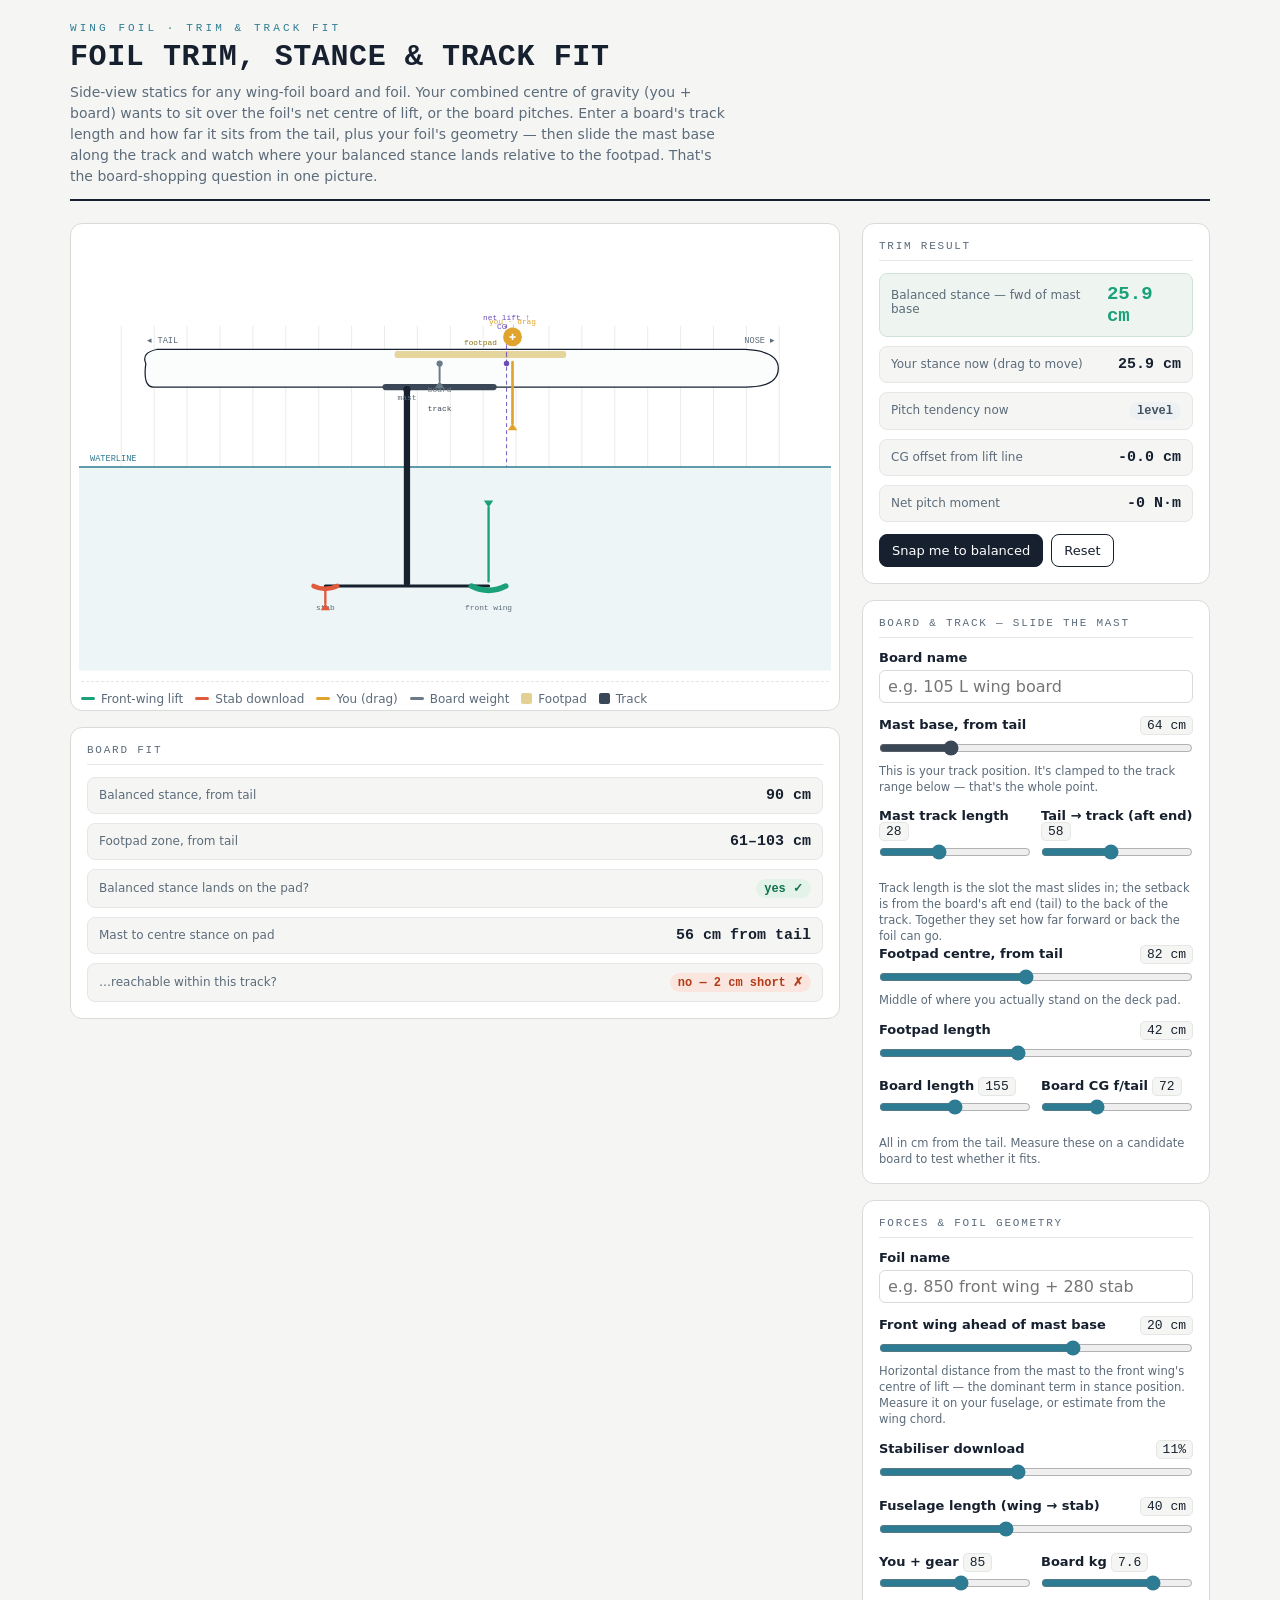
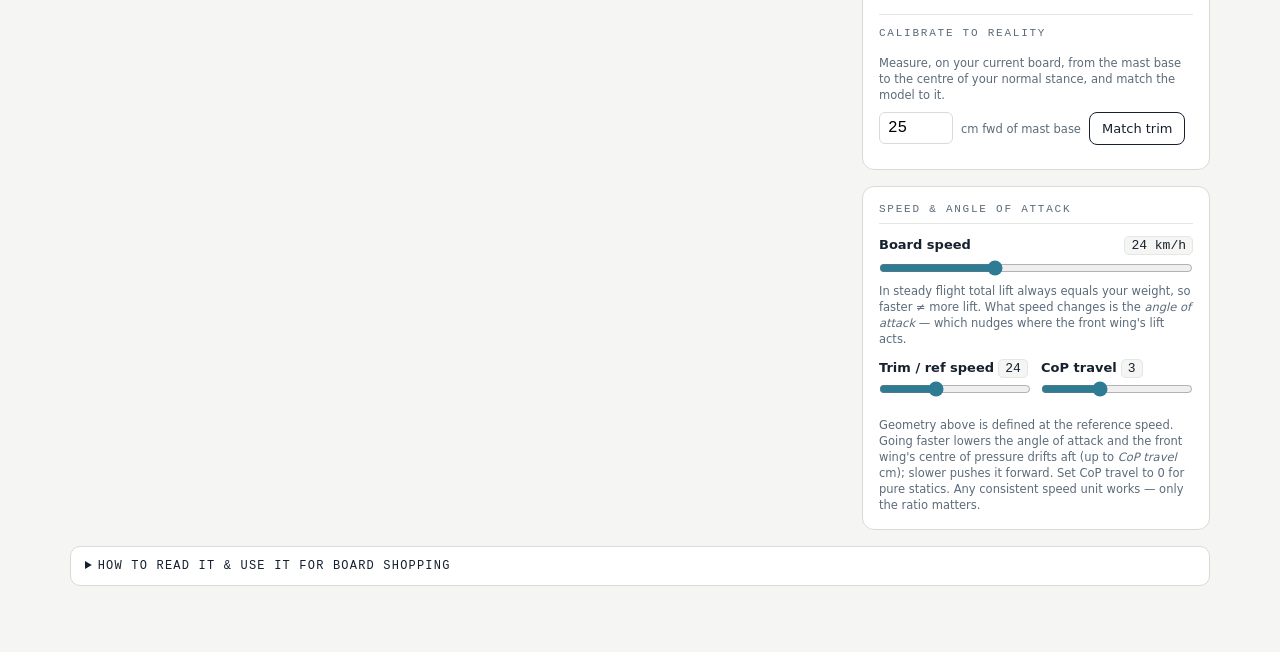
==== index.html @ d4b85e5a "Publish to GitHub Pages via Actions - Add deploy-pages.yml workflow: uploads the static repo root an" ====
<!DOCTYPE html>
<html lang="en">
<head>
<meta charset="utf-8">
<meta name="viewport" content="width=device-width, initial-scale=1">
<title>Foil Trim, Stance &amp; Track Fit</title>
<link rel="stylesheet" href="styles.css">
</head>
<body>
<div class="wrap">
  <header>
    <p class="kicker" id="kicker">Wing foil · trim &amp; track fit</p>
    <h1>Foil trim, stance &amp; track fit</h1>
    <p class="sub">Side-view statics for any wing-foil board and foil. Your combined centre of gravity (you + board)
      wants to sit over the foil's net centre of lift, or the board pitches. Enter a board's track length and how far
      it sits from the tail, plus your foil's geometry — then slide the mast base along the track and watch where your
      balanced stance lands relative to the footpad. That's the board-shopping question in one picture.</p>
  </header>

  <div class="grid">
    <div>
      <div class="card stage">
        <svg id="scene" viewBox="0 0 960 560" role="img" aria-label="Side view of board, track and foil with force vectors"></svg>
        <div class="legend">
          <span><i class="sw" style="background:var(--lift)"></i>Front-wing lift</span>
          <span><i class="sw" style="background:var(--down)"></i>Stab download</span>
          <span><i class="sw" style="background:var(--rider)"></i>You (drag)</span>
          <span><i class="sw" style="background:var(--board)"></i>Board weight</span>
          <span><i class="sw box" style="background:var(--pad);opacity:.5"></i>Footpad</span>
          <span><i class="sw box" style="background:var(--track)"></i>Track</span>
        </div>
      </div>

      <div class="card">
        <p class="panel-title">Board fit</p>
        <div class="readouts">
          <div class="ro"><span class="k">Balanced stance, from tail</span><span class="v" id="ro-fromtail">–</span></div>
          <div class="ro"><span class="k">Footpad zone, from tail</span><span class="v" id="ro-padzone">–</span></div>
          <div class="ro"><span class="k">Balanced stance lands on the pad?</span><span id="ro-onpad" class="tag level">–</span></div>
          <div class="ro"><span class="k">Mast to centre stance on pad</span><span class="v" id="ro-need">–</span></div>
          <div class="ro"><span class="k">…reachable within this track?</span><span id="ro-reach" class="tag level">–</span></div>
        </div>
      </div>
    </div>

    <div>
      <div class="card">
        <p class="panel-title">Trim result</p>
        <div class="readouts">
          <div class="ro big"><span class="k">Balanced stance — fwd of mast base</span><span class="v" id="ro-delta">–</span></div>
          <div class="ro"><span class="k">Your stance now (drag to move)</span><span class="v" id="ro-cur">–</span></div>
          <div class="ro"><span class="k">Pitch tendency now</span><span id="ro-trim" class="tag level">–</span></div>
          <div class="ro"><span class="k">CG offset from lift line</span><span class="v" id="ro-off">–</span></div>
          <div class="ro"><span class="k">Net pitch moment</span><span class="v" id="ro-mom">–</span></div>
        </div>
        <div class="row" style="margin-top:12px">
          <button class="btn" id="snap">Snap me to balanced</button>
          <button class="btn ghost" id="reset">Reset</button>
        </div>
      </div>

      <div class="card">
        <p class="panel-title">Board &amp; track — slide the mast</p>
        <div class="ctrl">
          <label style="display:block"><b>Board name</b></label>
          <input id="boardName" class="name" type="text" placeholder="e.g. 105 L wing board">
        </div>
        <div class="ctrl">
          <label><b>Mast base, from tail</b><span class="val" id="v-mastPos">64 cm</span></label>
          <input id="mastPos" class="mast" type="range" min="58" max="86" step="0.5" value="64">
          <p class="hint">This is your track position. It's clamped to the track range below — that's the whole point.</p>
        </div>
        <div class="two">
          <div class="ctrl">
            <label style="display:block"><b>Mast track length</b> <span class="val mono" id="v-trackLen">28</span></label>
            <input id="trackLen" type="range" min="8" max="60" step="1" value="28">
          </div>
          <div class="ctrl">
            <label style="display:block"><b>Tail → track (aft end)</b> <span class="val mono" id="v-trackSetback">58</span></label>
            <input id="trackSetback" type="range" min="15" max="110" step="1" value="58">
          </div>
        </div>
        <p class="hint">Track length is the slot the mast slides in; the setback is from the board's aft end (tail) to
          the back of the track. Together they set how far forward or back the foil can go.</p>
        <div class="ctrl">
          <label><b>Footpad centre, from tail</b><span class="val" id="v-padCenter">82 cm</span></label>
          <input id="padCenter" type="range" min="40" max="130" step="1" value="82">
          <p class="hint">Middle of where you actually stand on the deck pad.</p>
        </div>
        <div class="ctrl">
          <label><b>Footpad length</b><span class="val" id="v-padLen">42 cm</span></label>
          <input id="padLen" type="range" min="20" max="70" step="1" value="42">
        </div>
        <div class="two">
          <div class="ctrl">
            <label style="display:block"><b>Board length</b> <span class="val mono" id="v-boardLen">155</span></label>
            <input id="boardLen" type="range" min="110" max="200" step="1" value="155">
          </div>
          <div class="ctrl">
            <label style="display:block"><b>Board CG f/tail</b> <span class="val mono" id="v-boardCG">72</span></label>
            <input id="boardCG" type="range" min="40" max="130" step="1" value="72">
          </div>
        </div>
        <p class="hint">All in cm from the tail. Measure these on a candidate board to test whether it fits.</p>
      </div>

      <div class="card">
        <p class="panel-title">Forces &amp; foil geometry</p>
        <div class="ctrl">
          <label style="display:block"><b>Foil name</b></label>
          <input id="foilName" class="name" type="text" placeholder="e.g. 850 front wing + 280 stab">
        </div>
        <div class="ctrl">
          <label><b>Front wing ahead of mast base</b><span class="val" id="v-a">20 cm</span></label>
          <input id="a" type="range" min="0" max="32" step="0.5" value="20">
          <p class="hint">Horizontal distance from the mast to the front wing's centre of lift — the dominant term in
            stance position. Measure it on your fuselage, or estimate from the wing chord.</p>
        </div>
        <div class="ctrl">
          <label><b>Stabiliser download</b><span class="val" id="v-f">11%</span></label>
          <input id="f" type="range" min="0" max="25" step="0.5" value="11">
        </div>
        <div class="ctrl">
          <label><b>Fuselage length (wing → stab)</b><span class="val" id="v-L">40 cm</span></label>
          <input id="L" type="range" min="30" max="55" step="0.5" value="40">
        </div>
        <div class="two">
          <div class="ctrl">
            <label style="display:block"><b>You + gear</b> <span class="val mono" id="v-Wr">85</span></label>
            <input id="Wr" type="range" min="55" max="110" step="0.5" value="85">
          </div>
          <div class="ctrl">
            <label style="display:block"><b>Board kg</b> <span class="val mono" id="v-Wb">7.6</span></label>
            <input id="Wb" type="range" min="3" max="9" step="0.1" value="7.6">
          </div>
        </div>
        <div class="calib">
          <p class="panel-title" style="border:none;margin-bottom:8px">Calibrate to reality</p>
          <p class="hint" style="margin-bottom:8px">Measure, on your current board, from the mast base to the centre
            of your normal stance, and match the model to it.</p>
          <div class="row">
            <input class="num mono" id="meas" type="number" value="25" step="0.5"> <span class="hint">cm fwd of mast base</span>
            <button class="btn ghost" id="calib">Match trim</button>
          </div>
          <p class="hint" id="calib-note" style="margin-top:8px"></p>
        </div>
      </div>

      <div class="card">
        <p class="panel-title">Speed &amp; angle of attack</p>
        <div class="ctrl">
          <label><b>Board speed</b><span class="val" id="v-speed">24 km/h</span></label>
          <input id="speed" type="range" min="12" max="45" step="0.5" value="24">
          <p class="hint">In steady flight total lift always equals your weight, so faster ≠ more lift. What speed
            changes is the <em>angle of attack</em> — which nudges where the front wing's lift acts.</p>
        </div>
        <div class="two">
          <div class="ctrl">
            <label style="display:block"><b>Trim / ref speed</b> <span class="val mono" id="v-speedRef">24</span></label>
            <input id="speedRef" type="range" min="12" max="45" step="0.5" value="24">
          </div>
          <div class="ctrl">
            <label style="display:block"><b>CoP travel</b> <span class="val mono" id="v-cop">3</span></label>
            <input id="cop" type="range" min="0" max="8" step="0.5" value="3">
          </div>
        </div>
        <p class="hint">Geometry above is defined at the reference speed. Going faster lowers the angle of attack and
          the front wing's centre of pressure drifts aft (up to <em>CoP travel</em> cm); slower pushes it forward.
          Set CoP travel to 0 for pure statics. Any consistent speed unit works — only the ratio matters.</p>
      </div>
    </div>
  </div>

  <details>
    <summary>How to read it &amp; use it for board shopping</summary>
    <div class="dc">
      <p>The balance point, measured forward of the mast base, is <code>a + f·L</code> — the wing's forward offset plus
      the small extra shift from the tail download. Placing your combined CG there and solving for your stance centre:
      <code>r* = ( W·(a + f·L) − W_board·b ) / W_you</code>, where <code>b</code> is the board CG's distance ahead of
      the mast. That <code>r*</code> is nearly a constant of your foil — the board term is tiny.</p>
      <p><b>Does speed matter?</b> For fore–aft balance, barely. In steady flight the foil always makes lift equal to
      your weight — going faster just lowers the angle of attack, it doesn't add lift, so the force arrows don't grow.
      The one real trim effect is that a lower angle of attack lets the front wing's centre of pressure drift aft, so
      the effective <code>a</code> shrinks a little at speed and your balanced stance creeps back. The speed card models
      exactly that, as an adjustable <em>CoP travel</em>; set it to zero for pure statics.</p>
      <p><b>The track question.</b> Your feet sit on the footpad (fixed on the board). The foil slides in the track,
      which moves the mast base relative to that pad. So the real test is: with the mast somewhere in the track, does
      your balanced stance <code>r*</code> land on the pad? The tool computes the mast position that would centre your
      stance on the pad — <code>mast = padCentre − r*</code> — and flags whether that falls inside the track range.
      If it doesn't, that board can't give you your trim without standing off the pad, no matter the track length.</p>
      <p>Slide the mast and the board pitches: your feet stay put on the pad while the lift point moves under them, so
      the CG drifts off the lift line until you re-place your feet (drag yourself) or move the mast back. Cap on the
      drawn tilt is 13° for legibility — the honest number is the CG-offset readout.</p>
    </div>
  </details>
</div>

<script src="app.js"></script>
</body>
</html>
---- styles.css ----
:root{
  --paper:#F5F6F4; --panel:#FFFFFF; --ink:#16202E; --muted:#5C6B7A;
  --grid:#E4E7E3; --hair:#D8DCD7;
  --lift:#1AA179; --down:#E15A3C; --board:#6A7A88; --rider:#E0A32E;
  --line:#6C4CB6; --water:#2E7C93; --pad:#C9A227; --track:#3A4756;
  --ok:#1AA179; --warn:#C9722B;
}
*{box-sizing:border-box}
html,body{margin:0;background:var(--paper);color:var(--ink);
  font-family:ui-sans-serif,system-ui,-apple-system,"Segoe UI",Roboto,Helvetica,Arial,sans-serif}
.mono{font-family:ui-monospace,"SF Mono",Menlo,Consolas,monospace}
.wrap{max-width:1180px;margin:0 auto;padding:22px 20px 60px}
header{border-bottom:2px solid var(--ink);padding-bottom:12px;margin-bottom:20px}
.kicker{font-family:ui-monospace,monospace;font-size:11px;letter-spacing:.28em;
  text-transform:uppercase;color:var(--water);margin:0 0 6px}
h1{font-family:ui-monospace,monospace;font-weight:600;font-size:clamp(20px,3.4vw,30px);
  letter-spacing:.02em;margin:0;text-transform:uppercase}
.sub{color:var(--muted);font-size:14px;margin:8px 0 0;max-width:74ch;line-height:1.5}
.grid{display:grid;grid-template-columns:1fr 348px;gap:22px;margin-top:22px}
@media(max-width:900px){.grid{grid-template-columns:1fr}}
.card{background:var(--panel);border:1px solid var(--hair);border-radius:12px;padding:16px;margin-bottom:16px}
.stage{padding:8px 8px 4px}
svg{width:100%;height:auto;display:block;touch-action:none}
.panel-title{font-family:ui-monospace,monospace;font-size:11px;letter-spacing:.16em;
  text-transform:uppercase;color:var(--muted);margin:0 0 12px;border-bottom:1px solid var(--grid);
  padding-bottom:8px}
.ctrl{margin:0 0 13px}
.ctrl label{display:flex;justify-content:space-between;align-items:baseline;font-size:13px;margin-bottom:5px}
.val{font-family:ui-monospace,monospace;font-size:13px;background:var(--paper);
  border:1px solid var(--grid);border-radius:5px;padding:1px 6px}
input[type=range]{width:100%;accent-color:var(--water);margin:0}
input[type=range].mast{accent-color:var(--track)}
.hint{font-size:11.5px;color:var(--muted);margin:3px 0 0;line-height:1.4}
.readouts{display:grid;gap:9px}
.ro{display:flex;justify-content:space-between;align-items:baseline;gap:10px;
  padding:9px 11px;border:1px solid var(--grid);border-radius:8px;background:var(--paper)}
.ro .k{font-size:12px;color:var(--muted)}
.ro .v{font-family:ui-monospace,monospace;font-size:15px;font-weight:600}
.ro.big{background:#eef4f0;border-color:#cfe3d7}
.ro.big .v{font-size:19px;color:var(--lift)}
.legend{display:flex;flex-wrap:wrap;gap:12px;font-size:12px;color:var(--muted);
  margin:10px 2px 0;padding-top:10px;border-top:1px dashed var(--grid)}
.legend span{display:inline-flex;align-items:center;gap:6px}
.sw{width:14px;height:3px;border-radius:2px;display:inline-block}
.sw.box{height:11px;width:11px;border-radius:2px}
.btn{font:inherit;font-size:13px;cursor:pointer;border:1px solid var(--ink);
  background:var(--ink);color:#fff;border-radius:8px;padding:8px 12px}
.btn.ghost{background:transparent;color:var(--ink)}
.btn:active{transform:translateY(1px)}
.row{display:flex;gap:8px;align-items:center;flex-wrap:wrap}
.two{display:grid;grid-template-columns:1fr 1fr;gap:10px}
.calib{margin-top:6px;padding-top:12px;border-top:1px solid var(--grid)}
.num{width:74px;font:inherit;font-family:ui-monospace,monospace;padding:6px 8px;
  border:1px solid var(--hair);border-radius:6px}
input[type=text].name{width:100%;font:inherit;padding:6px 8px;
  border:1px solid var(--hair);border-radius:6px;background:var(--panel)}
.tag{font-family:ui-monospace,monospace;font-size:12px;padding:2px 8px;border-radius:20px;font-weight:600}
.tag.up{background:#fbe9e3;color:#b8431f}
.tag.down{background:#e9f4ef;color:#137a58}
.tag.level{background:#eef1f4;color:#41525f}
.tag.yes{background:#e4f3ea;color:#12724f}
.tag.no{background:#fbe6df;color:#b23c17}
details{border:1px solid var(--hair);border-radius:10px;background:var(--panel)}
summary{cursor:pointer;padding:12px 14px;font-family:ui-monospace,monospace;font-size:12px;
  letter-spacing:.1em;text-transform:uppercase}
details[open] summary{border-bottom:1px solid var(--grid)}
.dc{padding:4px 16px 16px;font-size:13.5px;line-height:1.6;color:#2a3644}
.dc code{background:var(--paper);border:1px solid var(--grid);border-radius:4px;padding:1px 5px;
  font-family:ui-monospace,monospace;font-size:12.5px}
@media (prefers-reduced-motion:reduce){*{transition:none!important}}
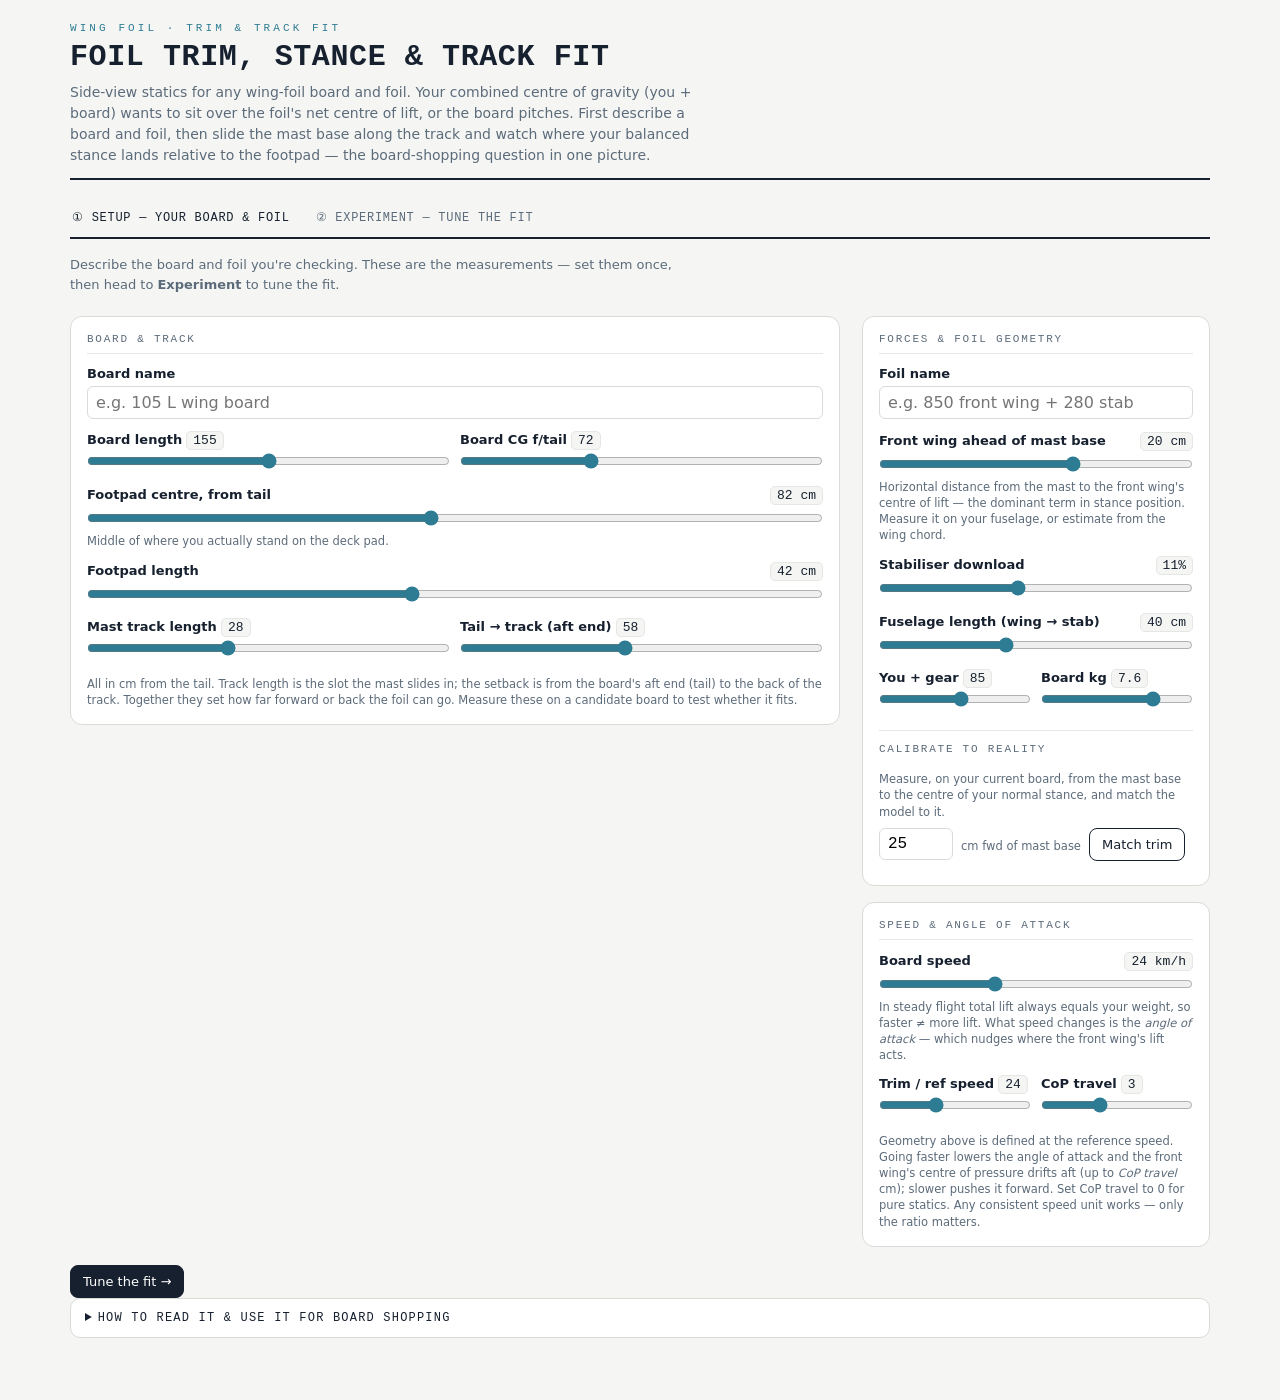
==== commit b8625b7a: "Reorganize UI into Setup / Experiment tabs The page now opens on a Setup tab that presents the board" ====
--- a/index.html
+++ b/index.html
@@ -12,164 +12,194 @@
     <p class="kicker" id="kicker">Wing foil · trim &amp; track fit</p>
     <h1>Foil trim, stance &amp; track fit</h1>
     <p class="sub">Side-view statics for any wing-foil board and foil. Your combined centre of gravity (you + board)
-      wants to sit over the foil's net centre of lift, or the board pitches. Enter a board's track length and how far
-      it sits from the tail, plus your foil's geometry — then slide the mast base along the track and watch where your
-      balanced stance lands relative to the footpad. That's the board-shopping question in one picture.</p>
+      wants to sit over the foil's net centre of lift, or the board pitches. First describe a board and foil, then
+      slide the mast base along the track and watch where your balanced stance lands relative to the footpad — the
+      board-shopping question in one picture.</p>
   </header>
 
-  <div class="grid">
-    <div>
-      <div class="card stage">
-        <svg id="scene" viewBox="0 0 960 560" role="img" aria-label="Side view of board, track and foil with force vectors"></svg>
-        <div class="legend">
-          <span><i class="sw" style="background:var(--lift)"></i>Front-wing lift</span>
-          <span><i class="sw" style="background:var(--down)"></i>Stab download</span>
-          <span><i class="sw" style="background:var(--rider)"></i>You (drag)</span>
-          <span><i class="sw" style="background:var(--board)"></i>Board weight</span>
-          <span><i class="sw box" style="background:var(--pad);opacity:.5"></i>Footpad</span>
-          <span><i class="sw box" style="background:var(--track)"></i>Track</span>
-        </div>
-      </div>
-
-      <div class="card">
-        <p class="panel-title">Board fit</p>
-        <div class="readouts">
-          <div class="ro"><span class="k">Balanced stance, from tail</span><span class="v" id="ro-fromtail">–</span></div>
-          <div class="ro"><span class="k">Footpad zone, from tail</span><span class="v" id="ro-padzone">–</span></div>
-          <div class="ro"><span class="k">Balanced stance lands on the pad?</span><span id="ro-onpad" class="tag level">–</span></div>
-          <div class="ro"><span class="k">Mast to centre stance on pad</span><span class="v" id="ro-need">–</span></div>
-          <div class="ro"><span class="k">…reachable within this track?</span><span id="ro-reach" class="tag level">–</span></div>
-        </div>
-      </div>
-    </div>
-
-    <div>
-      <div class="card">
-        <p class="panel-title">Trim result</p>
-        <div class="readouts">
-          <div class="ro big"><span class="k">Balanced stance — fwd of mast base</span><span class="v" id="ro-delta">–</span></div>
-          <div class="ro"><span class="k">Your stance now (drag to move)</span><span class="v" id="ro-cur">–</span></div>
-          <div class="ro"><span class="k">Pitch tendency now</span><span id="ro-trim" class="tag level">–</span></div>
-          <div class="ro"><span class="k">CG offset from lift line</span><span class="v" id="ro-off">–</span></div>
-          <div class="ro"><span class="k">Net pitch moment</span><span class="v" id="ro-mom">–</span></div>
-        </div>
-        <div class="row" style="margin-top:12px">
-          <button class="btn" id="snap">Snap me to balanced</button>
-          <button class="btn ghost" id="reset">Reset</button>
-        </div>
-      </div>
-
-      <div class="card">
-        <p class="panel-title">Board &amp; track — slide the mast</p>
-        <div class="ctrl">
-          <label style="display:block"><b>Board name</b></label>
-          <input id="boardName" class="name" type="text" placeholder="e.g. 105 L wing board">
-        </div>
-        <div class="ctrl">
-          <label><b>Mast base, from tail</b><span class="val" id="v-mastPos">64 cm</span></label>
-          <input id="mastPos" class="mast" type="range" min="58" max="86" step="0.5" value="64">
-          <p class="hint">This is your track position. It's clamped to the track range below — that's the whole point.</p>
-        </div>
-        <div class="two">
-          <div class="ctrl">
-            <label style="display:block"><b>Mast track length</b> <span class="val mono" id="v-trackLen">28</span></label>
-            <input id="trackLen" type="range" min="8" max="60" step="1" value="28">
-          </div>
-          <div class="ctrl">
-            <label style="display:block"><b>Tail → track (aft end)</b> <span class="val mono" id="v-trackSetback">58</span></label>
-            <input id="trackSetback" type="range" min="15" max="110" step="1" value="58">
-          </div>
-        </div>
-        <p class="hint">Track length is the slot the mast slides in; the setback is from the board's aft end (tail) to
-          the back of the track. Together they set how far forward or back the foil can go.</p>
-        <div class="ctrl">
-          <label><b>Footpad centre, from tail</b><span class="val" id="v-padCenter">82 cm</span></label>
-          <input id="padCenter" type="range" min="40" max="130" step="1" value="82">
-          <p class="hint">Middle of where you actually stand on the deck pad.</p>
-        </div>
-        <div class="ctrl">
-          <label><b>Footpad length</b><span class="val" id="v-padLen">42 cm</span></label>
-          <input id="padLen" type="range" min="20" max="70" step="1" value="42">
-        </div>
-        <div class="two">
-          <div class="ctrl">
-            <label style="display:block"><b>Board length</b> <span class="val mono" id="v-boardLen">155</span></label>
-            <input id="boardLen" type="range" min="110" max="200" step="1" value="155">
-          </div>
-          <div class="ctrl">
-            <label style="display:block"><b>Board CG f/tail</b> <span class="val mono" id="v-boardCG">72</span></label>
-            <input id="boardCG" type="range" min="40" max="130" step="1" value="72">
-          </div>
-        </div>
-        <p class="hint">All in cm from the tail. Measure these on a candidate board to test whether it fits.</p>
-      </div>
-
-      <div class="card">
-        <p class="panel-title">Forces &amp; foil geometry</p>
-        <div class="ctrl">
-          <label style="display:block"><b>Foil name</b></label>
-          <input id="foilName" class="name" type="text" placeholder="e.g. 850 front wing + 280 stab">
-        </div>
-        <div class="ctrl">
-          <label><b>Front wing ahead of mast base</b><span class="val" id="v-a">20 cm</span></label>
-          <input id="a" type="range" min="0" max="32" step="0.5" value="20">
-          <p class="hint">Horizontal distance from the mast to the front wing's centre of lift — the dominant term in
-            stance position. Measure it on your fuselage, or estimate from the wing chord.</p>
-        </div>
-        <div class="ctrl">
-          <label><b>Stabiliser download</b><span class="val" id="v-f">11%</span></label>
-          <input id="f" type="range" min="0" max="25" step="0.5" value="11">
-        </div>
-        <div class="ctrl">
-          <label><b>Fuselage length (wing → stab)</b><span class="val" id="v-L">40 cm</span></label>
-          <input id="L" type="range" min="30" max="55" step="0.5" value="40">
-        </div>
-        <div class="two">
-          <div class="ctrl">
-            <label style="display:block"><b>You + gear</b> <span class="val mono" id="v-Wr">85</span></label>
-            <input id="Wr" type="range" min="55" max="110" step="0.5" value="85">
-          </div>
-          <div class="ctrl">
-            <label style="display:block"><b>Board kg</b> <span class="val mono" id="v-Wb">7.6</span></label>
-            <input id="Wb" type="range" min="3" max="9" step="0.1" value="7.6">
-          </div>
-        </div>
-        <div class="calib">
-          <p class="panel-title" style="border:none;margin-bottom:8px">Calibrate to reality</p>
-          <p class="hint" style="margin-bottom:8px">Measure, on your current board, from the mast base to the centre
-            of your normal stance, and match the model to it.</p>
+  <div class="tabs" role="tablist" aria-label="Steps">
+    <button class="tab" id="tab-setup" role="tab" aria-selected="true" aria-controls="panel-setup">① Setup — your board &amp; foil</button>
+    <button class="tab" id="tab-experiment" role="tab" aria-selected="false" aria-controls="panel-experiment">② Experiment — tune the fit</button>
+  </div>
+
+  <!-- ───────────── SETUP: describe the board & foil ───────────── -->
+  <section id="panel-setup" class="panel" role="tabpanel" aria-labelledby="tab-setup">
+    <p class="panel-lead">Describe the board and foil you're checking. These are the measurements — set them once,
+      then head to <b>Experiment</b> to tune the fit.</p>
+    <div class="grid">
+      <div>
+        <div class="card">
+          <p class="panel-title">Board &amp; track</p>
+          <div class="ctrl">
+            <label style="display:block"><b>Board name</b></label>
+            <input id="boardName" class="name" type="text" placeholder="e.g. 105 L wing board">
+          </div>
+          <div class="two">
+            <div class="ctrl">
+              <label style="display:block"><b>Board length</b> <span class="val mono" id="v-boardLen">155</span></label>
+              <input id="boardLen" type="range" min="110" max="200" step="1" value="155">
+            </div>
+            <div class="ctrl">
+              <label style="display:block"><b>Board CG f/tail</b> <span class="val mono" id="v-boardCG">72</span></label>
+              <input id="boardCG" type="range" min="40" max="130" step="1" value="72">
+            </div>
+          </div>
+          <div class="ctrl">
+            <label><b>Footpad centre, from tail</b><span class="val" id="v-padCenter">82 cm</span></label>
+            <input id="padCenter" type="range" min="40" max="130" step="1" value="82">
+            <p class="hint">Middle of where you actually stand on the deck pad.</p>
+          </div>
+          <div class="ctrl">
+            <label><b>Footpad length</b><span class="val" id="v-padLen">42 cm</span></label>
+            <input id="padLen" type="range" min="20" max="70" step="1" value="42">
+          </div>
+          <div class="two">
+            <div class="ctrl">
+              <label style="display:block"><b>Mast track length</b> <span class="val mono" id="v-trackLen">28</span></label>
+              <input id="trackLen" type="range" min="8" max="60" step="1" value="28">
+            </div>
+            <div class="ctrl">
+              <label style="display:block"><b>Tail → track (aft end)</b> <span class="val mono" id="v-trackSetback">58</span></label>
+              <input id="trackSetback" type="range" min="15" max="110" step="1" value="58">
+            </div>
+          </div>
+          <p class="hint">All in cm from the tail. Track length is the slot the mast slides in; the setback is from the
+            board's aft end (tail) to the back of the track. Together they set how far forward or back the foil can go.
+            Measure these on a candidate board to test whether it fits.</p>
+        </div>
+      </div>
+
+      <div>
+        <div class="card">
+          <p class="panel-title">Forces &amp; foil geometry</p>
+          <div class="ctrl">
+            <label style="display:block"><b>Foil name</b></label>
+            <input id="foilName" class="name" type="text" placeholder="e.g. 850 front wing + 280 stab">
+          </div>
+          <div class="ctrl">
+            <label><b>Front wing ahead of mast base</b><span class="val" id="v-a">20 cm</span></label>
+            <input id="a" type="range" min="0" max="32" step="0.5" value="20">
+            <p class="hint">Horizontal distance from the mast to the front wing's centre of lift — the dominant term in
+              stance position. Measure it on your fuselage, or estimate from the wing chord.</p>
+          </div>
+          <div class="ctrl">
+            <label><b>Stabiliser download</b><span class="val" id="v-f">11%</span></label>
+            <input id="f" type="range" min="0" max="25" step="0.5" value="11">
+          </div>
+          <div class="ctrl">
+            <label><b>Fuselage length (wing → stab)</b><span class="val" id="v-L">40 cm</span></label>
+            <input id="L" type="range" min="30" max="55" step="0.5" value="40">
+          </div>
+          <div class="two">
+            <div class="ctrl">
+              <label style="display:block"><b>You + gear</b> <span class="val mono" id="v-Wr">85</span></label>
+              <input id="Wr" type="range" min="55" max="110" step="0.5" value="85">
+            </div>
+            <div class="ctrl">
+              <label style="display:block"><b>Board kg</b> <span class="val mono" id="v-Wb">7.6</span></label>
+              <input id="Wb" type="range" min="3" max="9" step="0.1" value="7.6">
+            </div>
+          </div>
+          <div class="calib">
+            <p class="panel-title" style="border:none;margin-bottom:8px">Calibrate to reality</p>
+            <p class="hint" style="margin-bottom:8px">Measure, on your current board, from the mast base to the centre
+              of your normal stance, and match the model to it.</p>
+            <div class="row">
+              <input class="num mono" id="meas" type="number" value="25" step="0.5"> <span class="hint">cm fwd of mast base</span>
+              <button class="btn ghost" id="calib">Match trim</button>
+            </div>
+            <p class="hint" id="calib-note" style="margin-top:8px"></p>
+          </div>
+        </div>
+
+        <div class="card">
+          <p class="panel-title">Speed &amp; angle of attack</p>
+          <div class="ctrl">
+            <label><b>Board speed</b><span class="val" id="v-speed">24 km/h</span></label>
+            <input id="speed" type="range" min="12" max="45" step="0.5" value="24">
+            <p class="hint">In steady flight total lift always equals your weight, so faster ≠ more lift. What speed
+              changes is the <em>angle of attack</em> — which nudges where the front wing's lift acts.</p>
+          </div>
+          <div class="two">
+            <div class="ctrl">
+              <label style="display:block"><b>Trim / ref speed</b> <span class="val mono" id="v-speedRef">24</span></label>
+              <input id="speedRef" type="range" min="12" max="45" step="0.5" value="24">
+            </div>
+            <div class="ctrl">
+              <label style="display:block"><b>CoP travel</b> <span class="val mono" id="v-cop">3</span></label>
+              <input id="cop" type="range" min="0" max="8" step="0.5" value="3">
+            </div>
+          </div>
+          <p class="hint">Geometry above is defined at the reference speed. Going faster lowers the angle of attack and
+            the front wing's centre of pressure drifts aft (up to <em>CoP travel</em> cm); slower pushes it forward.
+            Set CoP travel to 0 for pure statics. Any consistent speed unit works — only the ratio matters.</p>
+        </div>
+      </div>
+    </div>
+
+    <div class="row" style="margin-top:2px">
+      <button class="btn" id="goExperiment">Tune the fit →</button>
+    </div>
+  </section>
+
+  <!-- ───────────── EXPERIMENT: tune the fit ───────────── -->
+  <section id="panel-experiment" class="panel" role="tabpanel" aria-labelledby="tab-experiment" hidden>
+    <p class="panel-lead">Slide the mast along the track and drag the <b>you</b> handle on the deck. The picture and the
+      fit verdicts update live. Adjusting a board or foil measurement? Pop back to <b>Setup</b>.</p>
+    <div class="grid">
+      <div>
+        <div class="card stage">
+          <svg id="scene" viewBox="0 0 960 560" role="img" aria-label="Side view of board, track and foil with force vectors"></svg>
+          <div class="legend">
+            <span><i class="sw" style="background:var(--lift)"></i>Front-wing lift</span>
+            <span><i class="sw" style="background:var(--down)"></i>Stab download</span>
+            <span><i class="sw" style="background:var(--rider)"></i>You (drag)</span>
+            <span><i class="sw" style="background:var(--board)"></i>Board weight</span>
+            <span><i class="sw box" style="background:var(--pad);opacity:.5"></i>Footpad</span>
+            <span><i class="sw box" style="background:var(--track)"></i>Track</span>
+          </div>
+        </div>
+
+        <div class="card">
+          <p class="panel-title">Board fit</p>
+          <div class="readouts">
+            <div class="ro"><span class="k">Balanced stance, from tail</span><span class="v" id="ro-fromtail">–</span></div>
+            <div class="ro"><span class="k">Footpad zone, from tail</span><span class="v" id="ro-padzone">–</span></div>
+            <div class="ro"><span class="k">Balanced stance lands on the pad?</span><span id="ro-onpad" class="tag level">–</span></div>
+            <div class="ro"><span class="k">Mast to centre stance on pad</span><span class="v" id="ro-need">–</span></div>
+            <div class="ro"><span class="k">…reachable within this track?</span><span id="ro-reach" class="tag level">–</span></div>
+          </div>
+        </div>
+      </div>
+
+      <div>
+        <div class="card">
+          <p class="panel-title">Tune the fit — slide the mast, drag your stance</p>
+          <div class="ctrl">
+            <label><b>Mast base, from tail</b><span class="val" id="v-mastPos">64 cm</span></label>
+            <input id="mastPos" class="mast" type="range" min="58" max="86" step="0.5" value="64">
+            <p class="hint">Where the foil sits in the track. It's clamped to the track range you set in <b>Setup</b> —
+              that's the whole point. Drag the “you” handle on the picture to move your stance.</p>
+          </div>
           <div class="row">
-            <input class="num mono" id="meas" type="number" value="25" step="0.5"> <span class="hint">cm fwd of mast base</span>
-            <button class="btn ghost" id="calib">Match trim</button>
-          </div>
-          <p class="hint" id="calib-note" style="margin-top:8px"></p>
-        </div>
-      </div>
-
-      <div class="card">
-        <p class="panel-title">Speed &amp; angle of attack</p>
-        <div class="ctrl">
-          <label><b>Board speed</b><span class="val" id="v-speed">24 km/h</span></label>
-          <input id="speed" type="range" min="12" max="45" step="0.5" value="24">
-          <p class="hint">In steady flight total lift always equals your weight, so faster ≠ more lift. What speed
-            changes is the <em>angle of attack</em> — which nudges where the front wing's lift acts.</p>
-        </div>
-        <div class="two">
-          <div class="ctrl">
-            <label style="display:block"><b>Trim / ref speed</b> <span class="val mono" id="v-speedRef">24</span></label>
-            <input id="speedRef" type="range" min="12" max="45" step="0.5" value="24">
-          </div>
-          <div class="ctrl">
-            <label style="display:block"><b>CoP travel</b> <span class="val mono" id="v-cop">3</span></label>
-            <input id="cop" type="range" min="0" max="8" step="0.5" value="3">
-          </div>
-        </div>
-        <p class="hint">Geometry above is defined at the reference speed. Going faster lowers the angle of attack and
-          the front wing's centre of pressure drifts aft (up to <em>CoP travel</em> cm); slower pushes it forward.
-          Set CoP travel to 0 for pure statics. Any consistent speed unit works — only the ratio matters.</p>
-      </div>
-    </div>
-  </div>
+            <button class="btn" id="snap">Snap me to balanced</button>
+            <button class="btn ghost" id="reset">Reset all</button>
+          </div>
+        </div>
+
+        <div class="card">
+          <p class="panel-title">Trim result</p>
+          <div class="readouts">
+            <div class="ro big"><span class="k">Balanced stance — fwd of mast base</span><span class="v" id="ro-delta">–</span></div>
+            <div class="ro"><span class="k">Your stance now (drag to move)</span><span class="v" id="ro-cur">–</span></div>
+            <div class="ro"><span class="k">Pitch tendency now</span><span id="ro-trim" class="tag level">–</span></div>
+            <div class="ro"><span class="k">CG offset from lift line</span><span class="v" id="ro-off">–</span></div>
+            <div class="ro"><span class="k">Net pitch moment</span><span class="v" id="ro-mom">–</span></div>
+          </div>
+        </div>
+      </div>
+    </div>
+  </section>
 
   <details>
     <summary>How to read it &amp; use it for board shopping</summary>
--- a/styles.css
+++ b/styles.css
@@ -16,6 +16,15 @@
 h1{font-family:ui-monospace,monospace;font-weight:600;font-size:clamp(20px,3.4vw,30px);
   letter-spacing:.02em;margin:0;text-transform:uppercase}
 .sub{color:var(--muted);font-size:14px;margin:8px 0 0;max-width:74ch;line-height:1.5}
+.tabs{display:flex;gap:22px;margin-top:12px;border-bottom:2px solid var(--ink)}
+.tab{font-family:ui-monospace,monospace;font-size:12px;letter-spacing:.06em;text-transform:uppercase;
+  cursor:pointer;border:none;background:none;color:var(--muted);padding:10px 2px 12px;margin-bottom:-2px;
+  border-bottom:2px solid transparent}
+.tab[aria-selected=true]{color:var(--ink);border-bottom-color:var(--ink)}
+.tab:hover{color:var(--ink)}
+.tab:focus-visible{outline:2px solid var(--water);outline-offset:3px;border-radius:3px}
+.panel[hidden]{display:none}
+.panel-lead{color:var(--muted);font-size:13px;line-height:1.5;margin:16px 0 0;max-width:74ch}
 .grid{display:grid;grid-template-columns:1fr 348px;gap:22px;margin-top:22px}
 @media(max-width:900px){.grid{grid-template-columns:1fr}}
 .card{background:var(--panel);border:1px solid var(--hair);border-radius:12px;padding:16px;margin-bottom:16px}
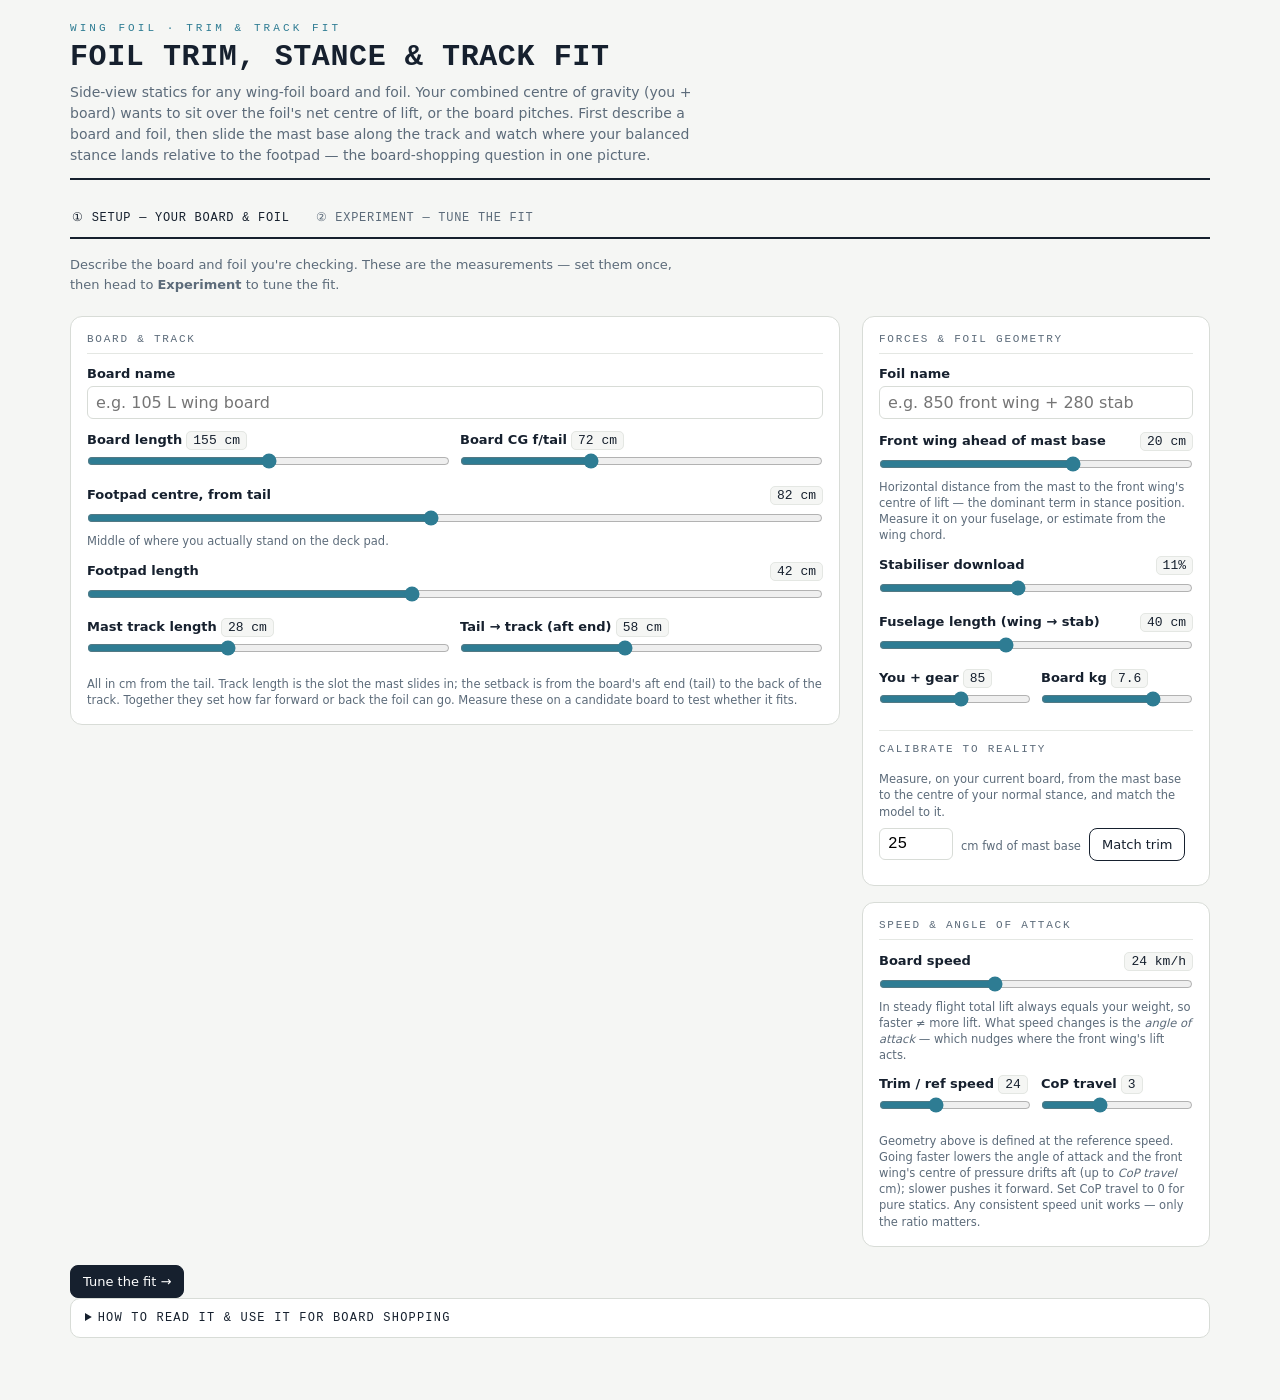
==== commit f994f32b: "Show cm units in the Board & Track panel Board length, board CG, mast track length, and tail→track (" ====
--- a/index.html
+++ b/index.html
@@ -36,11 +36,11 @@
           </div>
           <div class="two">
             <div class="ctrl">
-              <label style="display:block"><b>Board length</b> <span class="val mono" id="v-boardLen">155</span></label>
+              <label style="display:block"><b>Board length</b> <span class="val mono" id="v-boardLen">155 cm</span></label>
               <input id="boardLen" type="range" min="110" max="200" step="1" value="155">
             </div>
             <div class="ctrl">
-              <label style="display:block"><b>Board CG f/tail</b> <span class="val mono" id="v-boardCG">72</span></label>
+              <label style="display:block"><b>Board CG f/tail</b> <span class="val mono" id="v-boardCG">72 cm</span></label>
               <input id="boardCG" type="range" min="40" max="130" step="1" value="72">
             </div>
           </div>
@@ -55,11 +55,11 @@
           </div>
           <div class="two">
             <div class="ctrl">
-              <label style="display:block"><b>Mast track length</b> <span class="val mono" id="v-trackLen">28</span></label>
+              <label style="display:block"><b>Mast track length</b> <span class="val mono" id="v-trackLen">28 cm</span></label>
               <input id="trackLen" type="range" min="8" max="60" step="1" value="28">
             </div>
             <div class="ctrl">
-              <label style="display:block"><b>Tail → track (aft end)</b> <span class="val mono" id="v-trackSetback">58</span></label>
+              <label style="display:block"><b>Tail → track (aft end)</b> <span class="val mono" id="v-trackSetback">58 cm</span></label>
               <input id="trackSetback" type="range" min="15" max="110" step="1" value="58">
             </div>
           </div>
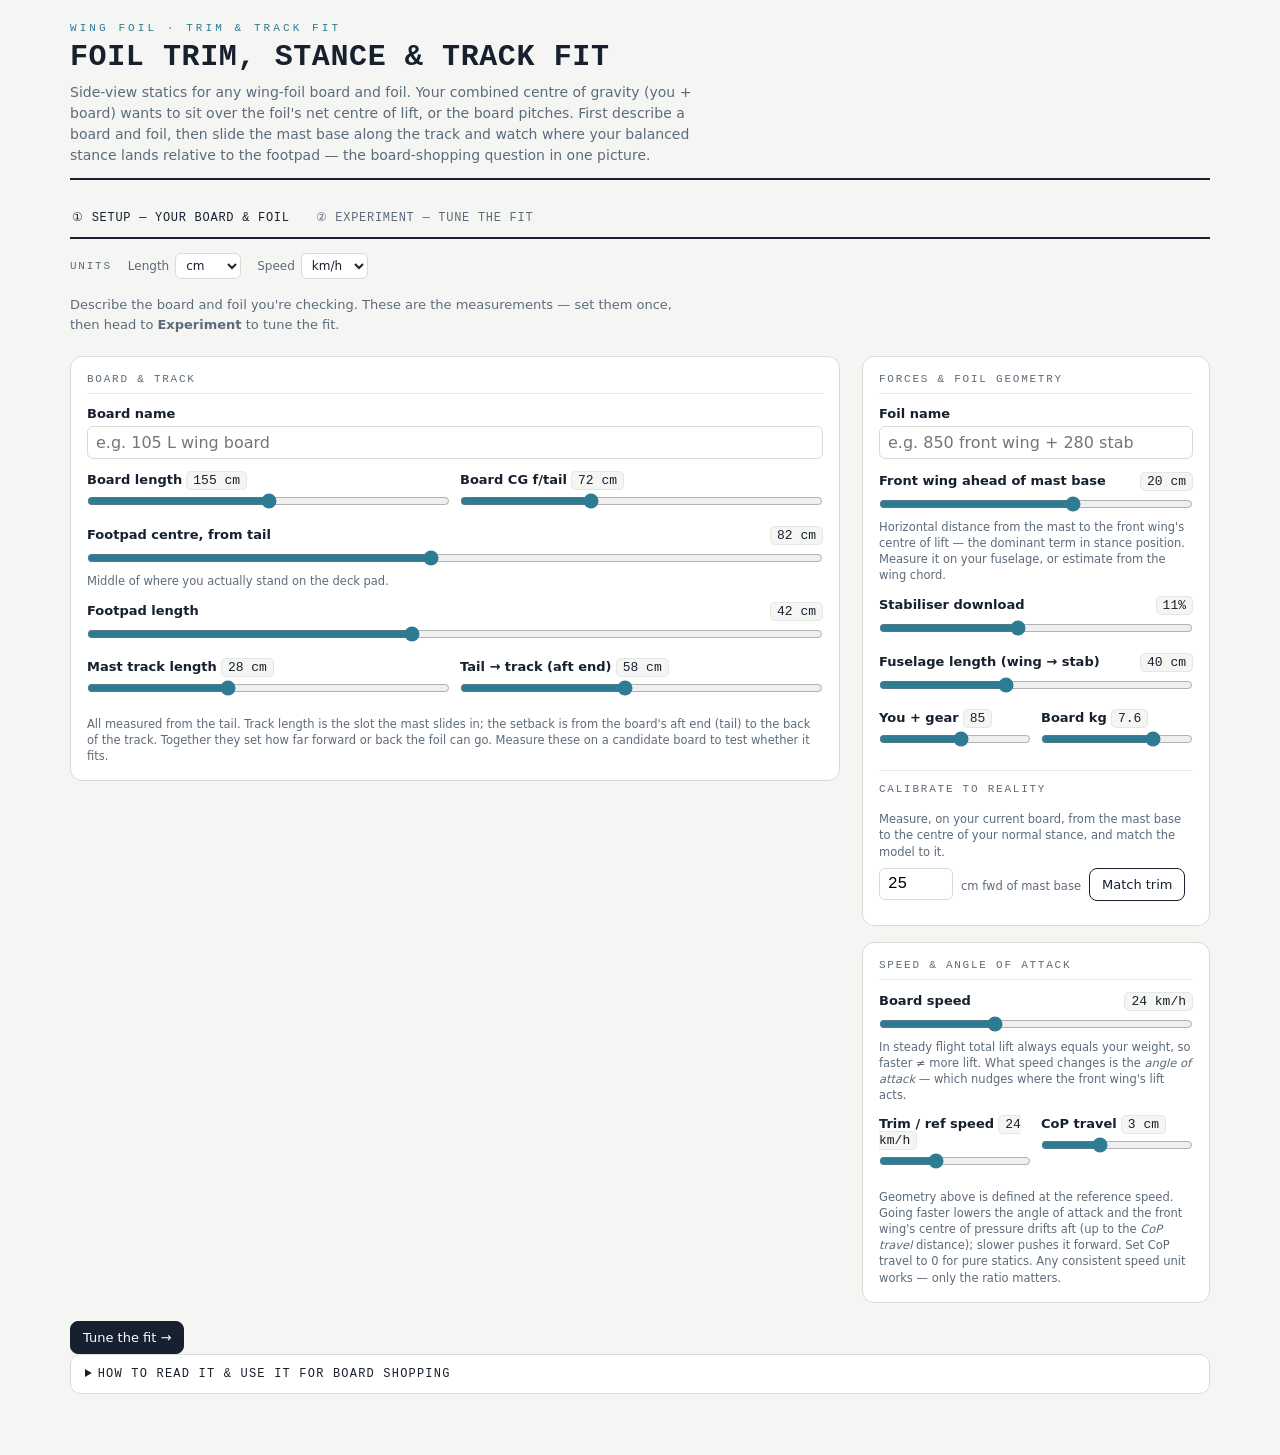
==== commit 5aec2546: "Add selectable length & speed units (cm/ft-in, km/h/mph/knots) A Units bar under the tabs lets you s" ====
--- a/index.html
+++ b/index.html
@@ -22,6 +22,23 @@
     <button class="tab" id="tab-experiment" role="tab" aria-selected="false" aria-controls="panel-experiment">② Experiment — tune the fit</button>
   </div>
 
+  <div class="unitbar">
+    <span class="unitbar-lead">Units</span>
+    <label class="unitpick">Length
+      <select id="unitLen">
+        <option value="cm">cm</option>
+        <option value="ftin">ft / in</option>
+      </select>
+    </label>
+    <label class="unitpick">Speed
+      <select id="unitSpd">
+        <option value="kmh">km/h</option>
+        <option value="mph">mph</option>
+        <option value="kn">knots</option>
+      </select>
+    </label>
+  </div>
+
   <!-- ───────────── SETUP: describe the board & foil ───────────── -->
   <section id="panel-setup" class="panel" role="tabpanel" aria-labelledby="tab-setup">
     <p class="panel-lead">Describe the board and foil you're checking. These are the measurements — set them once,
@@ -63,7 +80,7 @@
               <input id="trackSetback" type="range" min="15" max="110" step="1" value="58">
             </div>
           </div>
-          <p class="hint">All in cm from the tail. Track length is the slot the mast slides in; the setback is from the
+          <p class="hint">All measured from the tail. Track length is the slot the mast slides in; the setback is from the
             board's aft end (tail) to the back of the track. Together they set how far forward or back the foil can go.
             Measure these on a candidate board to test whether it fits.</p>
         </div>
@@ -105,7 +122,7 @@
             <p class="hint" style="margin-bottom:8px">Measure, on your current board, from the mast base to the centre
               of your normal stance, and match the model to it.</p>
             <div class="row">
-              <input class="num mono" id="meas" type="number" value="25" step="0.5"> <span class="hint">cm fwd of mast base</span>
+              <input class="num mono" id="meas" type="number" value="25" step="0.5"> <span class="hint"><span id="meas-unit">cm</span> fwd of mast base</span>
               <button class="btn ghost" id="calib">Match trim</button>
             </div>
             <p class="hint" id="calib-note" style="margin-top:8px"></p>
@@ -131,8 +148,8 @@
             </div>
           </div>
           <p class="hint">Geometry above is defined at the reference speed. Going faster lowers the angle of attack and
-            the front wing's centre of pressure drifts aft (up to <em>CoP travel</em> cm); slower pushes it forward.
-            Set CoP travel to 0 for pure statics. Any consistent speed unit works — only the ratio matters.</p>
+            the front wing's centre of pressure drifts aft (up to the <em>CoP travel</em> distance); slower pushes it
+            forward. Set CoP travel to 0 for pure statics. Any consistent speed unit works — only the ratio matters.</p>
         </div>
       </div>
     </div>
--- a/styles.css
+++ b/styles.css
@@ -24,6 +24,13 @@
 .tab:hover{color:var(--ink)}
 .tab:focus-visible{outline:2px solid var(--water);outline-offset:3px;border-radius:3px}
 .panel[hidden]{display:none}
+.unitbar{display:flex;align-items:center;gap:16px;flex-wrap:wrap;margin-top:14px;
+  font-size:12px;color:var(--muted)}
+.unitbar-lead{font-family:ui-monospace,monospace;font-size:11px;letter-spacing:.16em;text-transform:uppercase}
+.unitpick{display:inline-flex;align-items:center;gap:6px}
+.unitpick select{font:inherit;font-size:12px;padding:4px 6px;border:1px solid var(--hair);
+  border-radius:6px;background:var(--panel);color:var(--ink);cursor:pointer}
+.unitpick select:focus-visible{outline:2px solid var(--water);outline-offset:2px}
 .panel-lead{color:var(--muted);font-size:13px;line-height:1.5;margin:16px 0 0;max-width:74ch}
 .grid{display:grid;grid-template-columns:1fr 348px;gap:22px;margin-top:22px}
 @media(max-width:900px){.grid{grid-template-columns:1fr}}
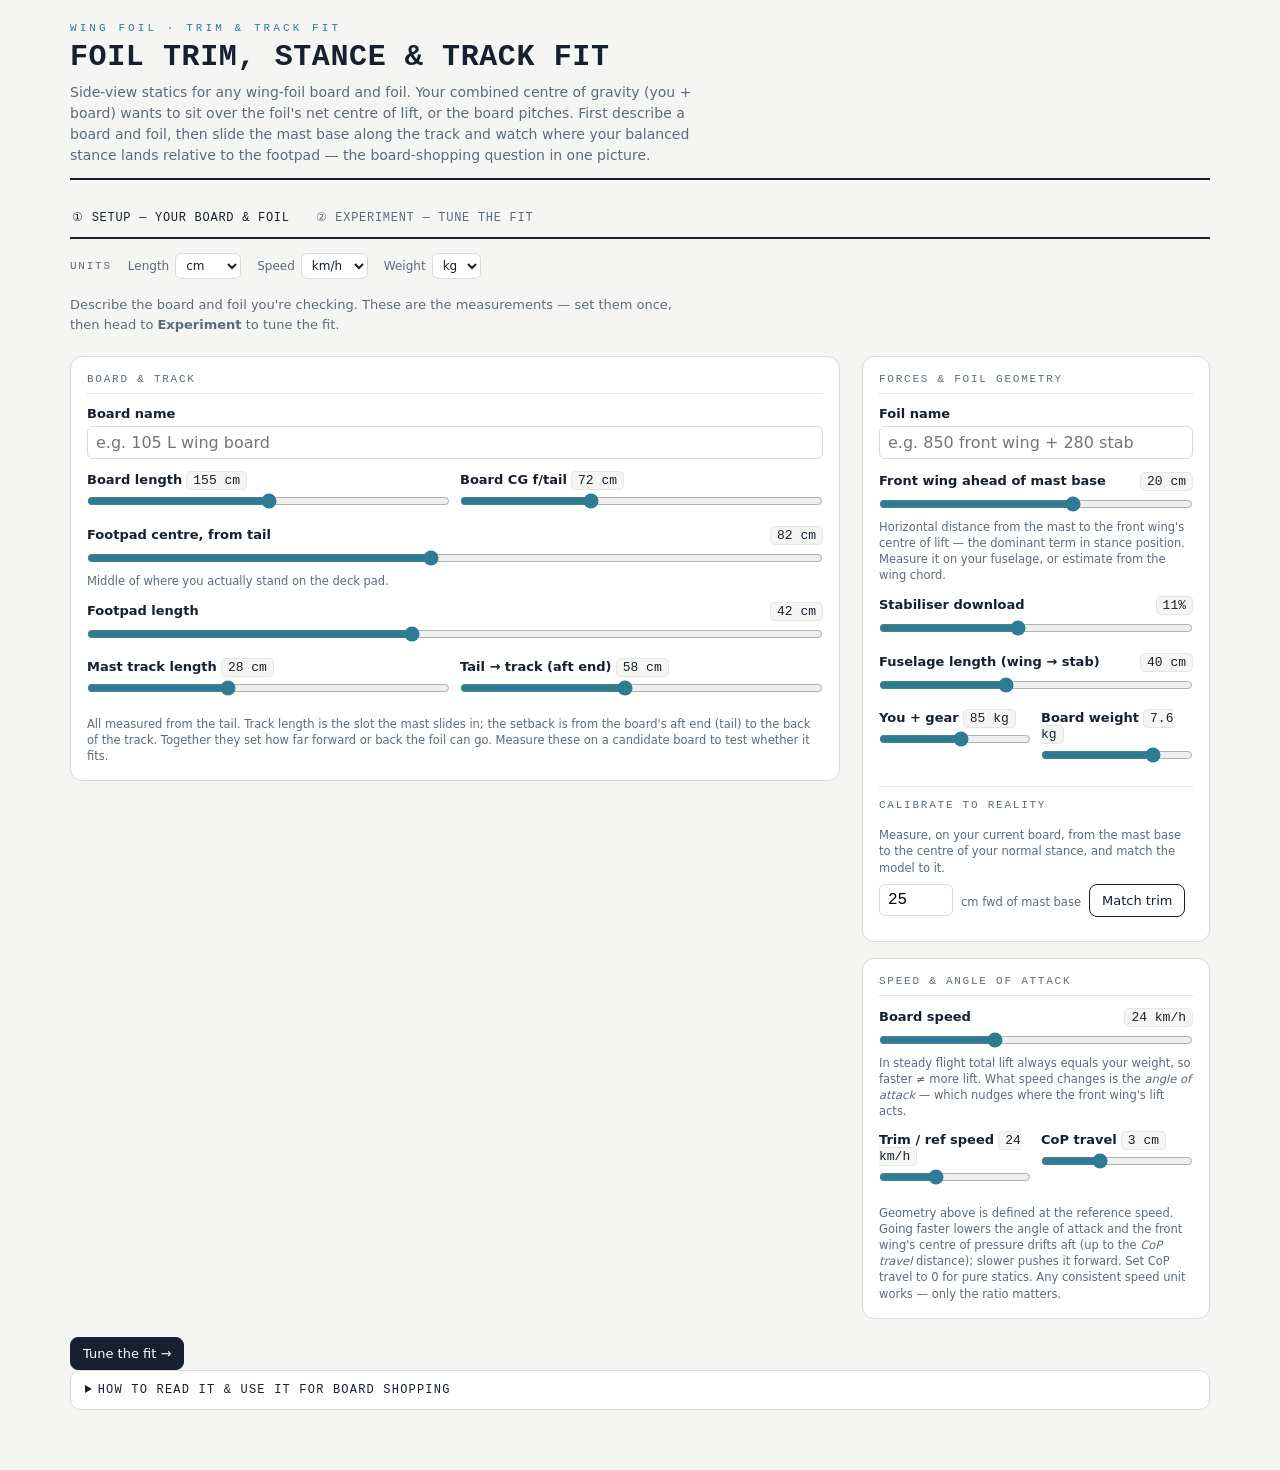
==== commit d1bbd5ba: "Add kg / lb weight unit toggle Extends the Units bar with a Weight selector (kg or lb), matching the" ====
--- a/index.html
+++ b/index.html
@@ -37,6 +37,12 @@
         <option value="kn">knots</option>
       </select>
     </label>
+    <label class="unitpick">Weight
+      <select id="unitWt">
+        <option value="kg">kg</option>
+        <option value="lb">lb</option>
+      </select>
+    </label>
   </div>
 
   <!-- ───────────── SETUP: describe the board & foil ───────────── -->
@@ -109,11 +115,11 @@
           </div>
           <div class="two">
             <div class="ctrl">
-              <label style="display:block"><b>You + gear</b> <span class="val mono" id="v-Wr">85</span></label>
+              <label style="display:block"><b>You + gear</b> <span class="val mono" id="v-Wr">85 kg</span></label>
               <input id="Wr" type="range" min="55" max="110" step="0.5" value="85">
             </div>
             <div class="ctrl">
-              <label style="display:block"><b>Board kg</b> <span class="val mono" id="v-Wb">7.6</span></label>
+              <label style="display:block"><b>Board weight</b> <span class="val mono" id="v-Wb">7.6 kg</span></label>
               <input id="Wb" type="range" min="3" max="9" step="0.1" value="7.6">
             </div>
           </div>
